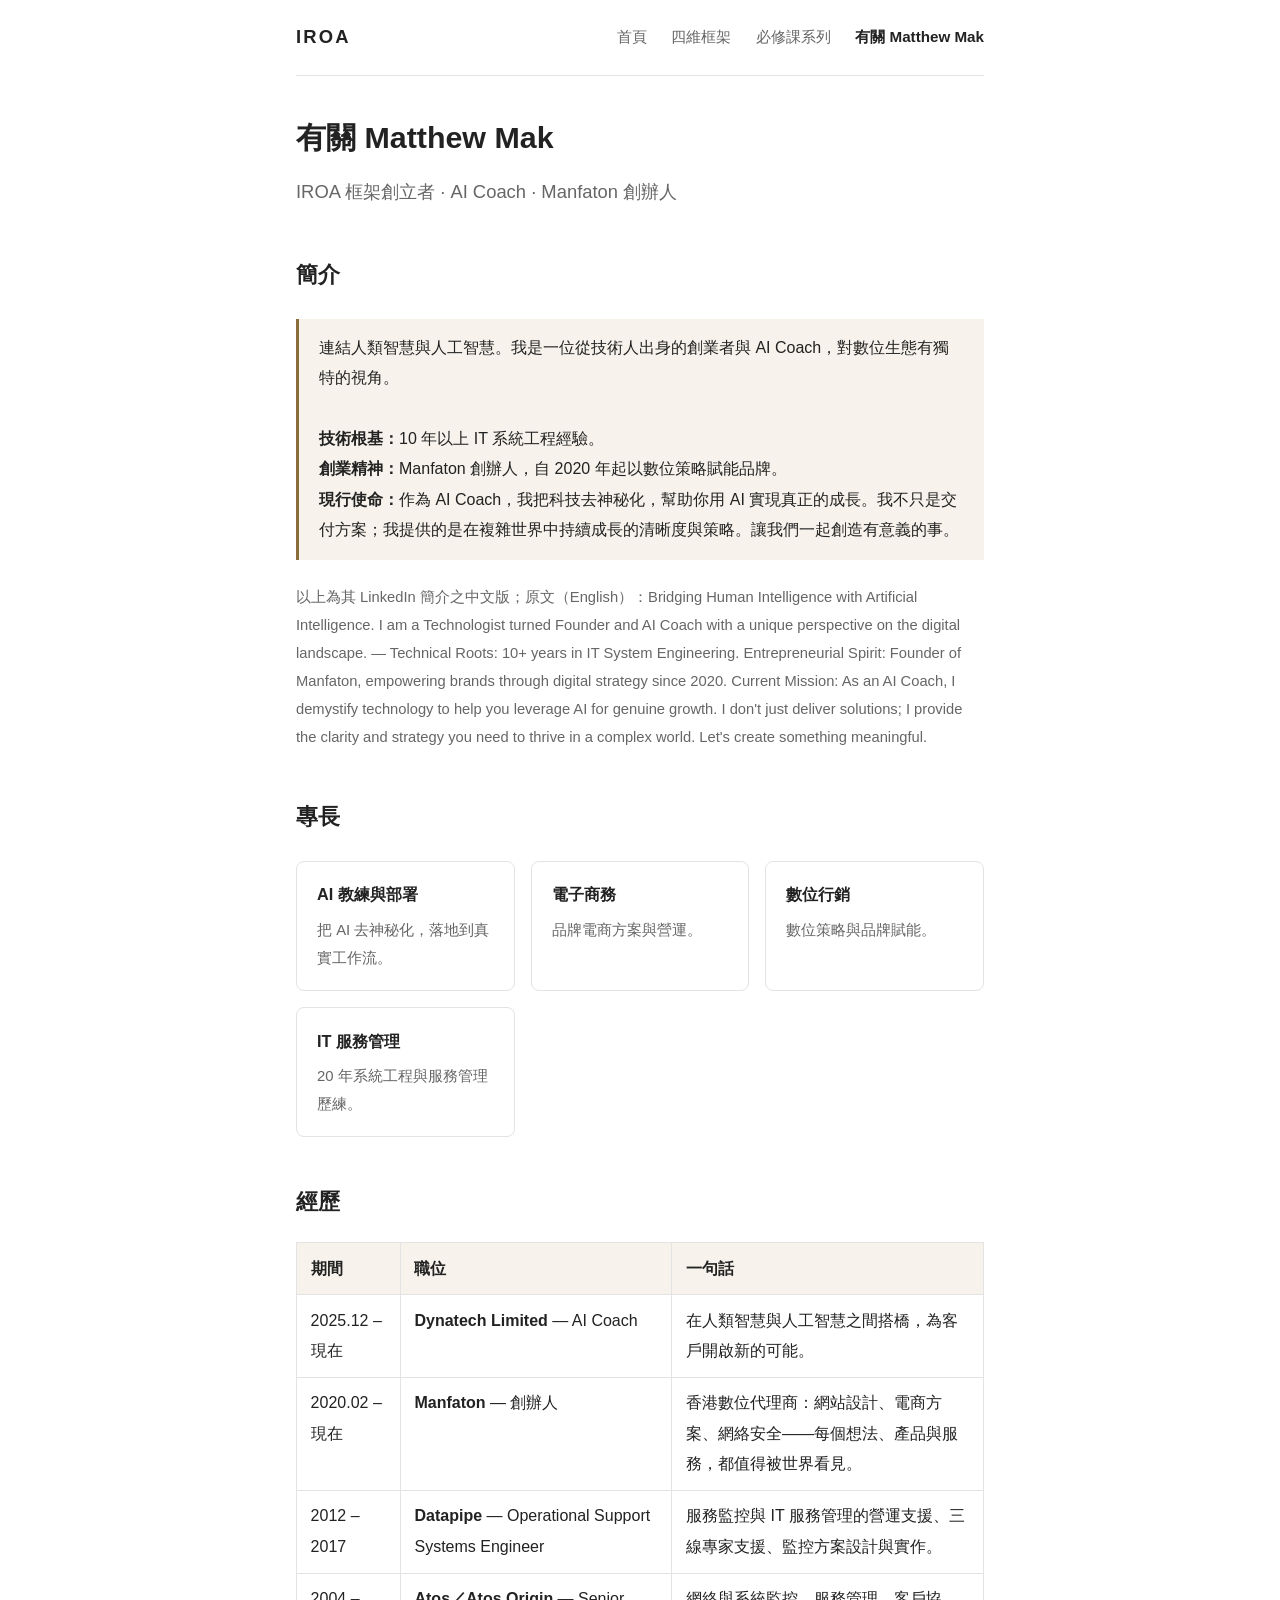
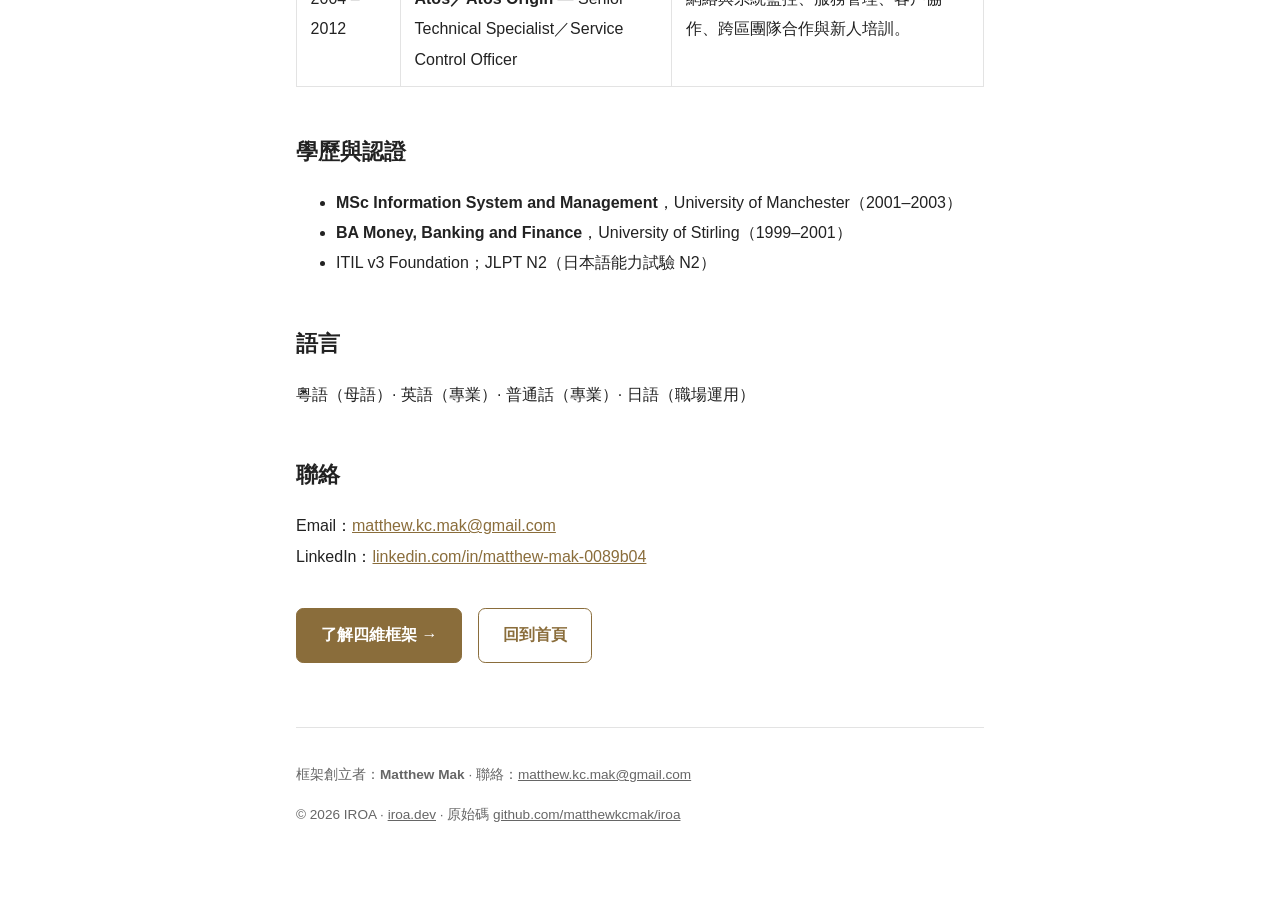
==== about.html @ 68af6ac3 "content: 加署名與聯絡方式；新增「有關 Matthew Mak」頁（LinkedIn 簡介）" ====
<!DOCTYPE html>
<html lang="zh-Hant">
<head>
<meta charset="utf-8">
<meta name="viewport" content="width=device-width, initial-scale=1">
<title>有關 Matthew Mak — IROA</title>
<meta name="description" content="Matthew Mak——IROA 框架創立者、AI Coach、Manfaton 創辦人。從 IT 系統工程師到創業者與 AI Coach，連結人類智慧與人工智慧。">
<link rel="stylesheet" href="style.css">
</head>
<body>
<header>
  <a class="brand" href="index.html">IROA</a>
  <nav>
    <a href="index.html">首頁</a>
    <a href="framework.html">四維框架</a>
    <a href="courses.html">必修課系列</a>
    <a href="about.html" class="here">有關 Matthew Mak</a>
  </nav>
</header>

<main>
  <h1>有關 Matthew Mak</h1>
  <p class="tagline">IROA 框架創立者 · AI Coach · Manfaton 創辦人</p>

  <h2>簡介</h2>
  <blockquote>連結人類智慧與人工智慧。我是一位從技術人出身的創業者與 AI Coach，對數位生態有獨特的視角。<br><br>
  <strong>技術根基：</strong>10 年以上 IT 系統工程經驗。<br>
  <strong>創業精神：</strong>Manfaton 創辦人，自 2020 年起以數位策略賦能品牌。<br>
  <strong>現行使命：</strong>作為 AI Coach，我把科技去神秘化，幫助你用 AI 實現真正的成長。我不只是交付方案；我提供的是在複雜世界中持續成長的清晰度與策略。讓我們一起創造有意義的事。</blockquote>
  <p class="muted">以上為其 LinkedIn 簡介之中文版；原文（English）：Bridging Human Intelligence with Artificial Intelligence. I am a Technologist turned Founder and AI Coach with a unique perspective on the digital landscape. — Technical Roots: 10+ years in IT System Engineering. Entrepreneurial Spirit: Founder of Manfaton, empowering brands through digital strategy since 2020. Current Mission: As an AI Coach, I demystify technology to help you leverage AI for genuine growth. I don't just deliver solutions; I provide the clarity and strategy you need to thrive in a complex world. Let's create something meaningful.</p>

  <h2>專長</h2>
  <div class="cards">
    <div class="card"><h3>AI 教練與部署</h3><p>把 AI 去神秘化，落地到真實工作流。</p></div>
    <div class="card"><h3>電子商務</h3><p>品牌電商方案與營運。</p></div>
    <div class="card"><h3>數位行銷</h3><p>數位策略與品牌賦能。</p></div>
    <div class="card"><h3>IT 服務管理</h3><p>20 年系統工程與服務管理歷練。</p></div>
  </div>

  <h2>經歷</h2>
  <table>
    <tr><th>期間</th><th>職位</th><th>一句話</th></tr>
    <tr><td>2025.12 – 現在</td><td><strong>Dynatech Limited</strong> — AI Coach</td><td>在人類智慧與人工智慧之間搭橋，為客戶開啟新的可能。</td></tr>
    <tr><td>2020.02 – 現在</td><td><strong>Manfaton</strong> — 創辦人</td><td>香港數位代理商：網站設計、電商方案、網絡安全——每個想法、產品與服務，都值得被世界看見。</td></tr>
    <tr><td>2012 – 2017</td><td><strong>Datapipe</strong> — Operational Support Systems Engineer</td><td>服務監控與 IT 服務管理的營運支援、三線專家支援、監控方案設計與實作。</td></tr>
    <tr><td>2004 – 2012</td><td><strong>Atos／Atos Origin</strong> — Senior Technical Specialist／Service Control Officer</td><td>網絡與系統監控、服務管理、客戶協作、跨區團隊合作與新人培訓。</td></tr>
  </table>

  <h2>學歷與認證</h2>
  <ul>
    <li><strong>MSc Information System and Management</strong>，University of Manchester（2001–2003）</li>
    <li><strong>BA Money, Banking and Finance</strong>，University of Stirling（1999–2001）</li>
    <li>ITIL v3 Foundation；JLPT N2（日本語能力試驗 N2）</li>
  </ul>

  <h2>語言</h2>
  <p>粵語（母語）· 英語（專業）· 普通話（專業）· 日語（職場運用）</p>

  <h2>聯絡</h2>
  <p>Email：<a href="mailto:matthew.kc.mak@gmail.com">matthew.kc.mak@gmail.com</a><br>
  LinkedIn：<a href="https://www.linkedin.com/in/matthew-mak-0089b04/">linkedin.com/in/matthew-mak-0089b04</a></p>

  <div class="cta-row">
    <a class="btn primary" href="framework.html">了解四維框架 →</a>
    <a class="btn" href="index.html">回到首頁</a>
  </div>
</main>

<footer>
  <p>框架創立者：<strong>Matthew Mak</strong> · 聯絡：<a href="mailto:matthew.kc.mak@gmail.com">matthew.kc.mak@gmail.com</a></p>
  <p>© 2026 IROA · <a href="https://iroa.dev">iroa.dev</a> · 原始碼 <a href="https://github.com/matthewkcmak/iroa">github.com/matthewkcmak/iroa</a></p>
</footer>
</body>
</html>
---- style.css ----
/* IROA — iroa.dev 共用樣式 */
:root {
  --ink: #222;
  --muted: #666;
  --line: #e3e3e3;
  --accent: #8a6d3b;
  --accent-soft: #f7f3ec;
}
* { box-sizing: border-box; }
body {
  font-family: -apple-system, BlinkMacSystemFont, "PingFang TC", "Noto Sans TC", "Microsoft JhengHei", sans-serif;
  max-width: 46rem;
  margin: 0 auto;
  padding: 0 1.5rem 4rem;
  line-height: 1.9;
  color: var(--ink);
}
header {
  display: flex;
  align-items: center;
  justify-content: space-between;
  padding: 1.25rem 0;
  border-bottom: 1px solid var(--line);
  margin-bottom: 2.5rem;
}
.brand {
  font-weight: 700;
  font-size: 1.15rem;
  letter-spacing: .12em;
  text-decoration: none;
  color: var(--ink);
}
nav a {
  margin-left: 1.25rem;
  text-decoration: none;
  color: var(--muted);
  font-size: .95rem;
}
nav a:hover, nav a.here { color: var(--ink); }
nav a.here { font-weight: 600; }
h1 { font-size: 1.9rem; line-height: 1.4; margin: .5rem 0 1rem; }
h2 { font-size: 1.35rem; margin: 2.75rem 0 1rem; }
h3 { font-size: 1.08rem; margin: 1.75rem 0 .5rem; }
p { margin: .9rem 0; }
a { color: var(--accent); }
.hero { margin: 1rem 0 2rem; }
.tagline { font-size: 1.15rem; color: var(--muted); margin: 0 0 1.25rem; }
.slogan {
  border-left: 3px solid var(--accent);
  background: var(--accent-soft);
  padding: .9rem 1.25rem;
  margin: 1.5rem 0;
  font-size: 1.08rem;
}
blockquote {
  border-left: 3px solid var(--accent);
  background: var(--accent-soft);
  padding: .9rem 1.25rem;
  margin: 1.5rem 0;
}
table { width: 100%; border-collapse: collapse; margin: 1.25rem 0; }
th, td { border: 1px solid var(--line); padding: .65rem .85rem; text-align: left; vertical-align: top; }
th { background: var(--accent-soft); white-space: nowrap; }
.cards { display: grid; grid-template-columns: repeat(auto-fit, minmax(12rem, 1fr)); gap: 1rem; margin: 1.5rem 0; }
.card {
  border: 1px solid var(--line);
  border-radius: .5rem;
  padding: 1.1rem 1.25rem;
  background: #fff;
}
.card h3 { margin: 0 0 .35rem; font-size: 1.02rem; }
.card .role-en { color: var(--accent); font-size: .85rem; letter-spacing: .06em; }
.card p { margin: .35rem 0 0; font-size: .93rem; color: var(--muted); }
.card .status { display: inline-block; font-size: .78rem; padding: .12rem .55rem; border-radius: 1rem; background: var(--accent-soft); color: var(--accent); margin-bottom: .35rem; }
.card .status.done { background: #eaf3ea; color: #3c6e44; }
.checklist { background: var(--accent-soft); border-radius: .5rem; padding: 1.1rem 1.4rem; margin: 1.5rem 0; }
.checklist p { margin: .45rem 0; }
.cta-row { display: flex; gap: 1rem; flex-wrap: wrap; margin: 2.25rem 0 1rem; }
.btn {
  display: inline-block;
  padding: .7rem 1.5rem;
  border: 1px solid var(--accent);
  border-radius: .45rem;
  text-decoration: none;
  color: var(--accent);
  font-weight: 600;
}
.btn.primary { background: var(--accent); color: #fff; }
.muted { color: var(--muted); font-size: .92rem; }
.diagram { display: block; margin: 1.75rem auto; max-width: 100%; height: auto; }
footer {
  margin-top: 4rem;
  padding-top: 1.25rem;
  border-top: 1px solid var(--line);
  font-size: .85rem;
  color: var(--muted);
}
footer a { color: var(--muted); }
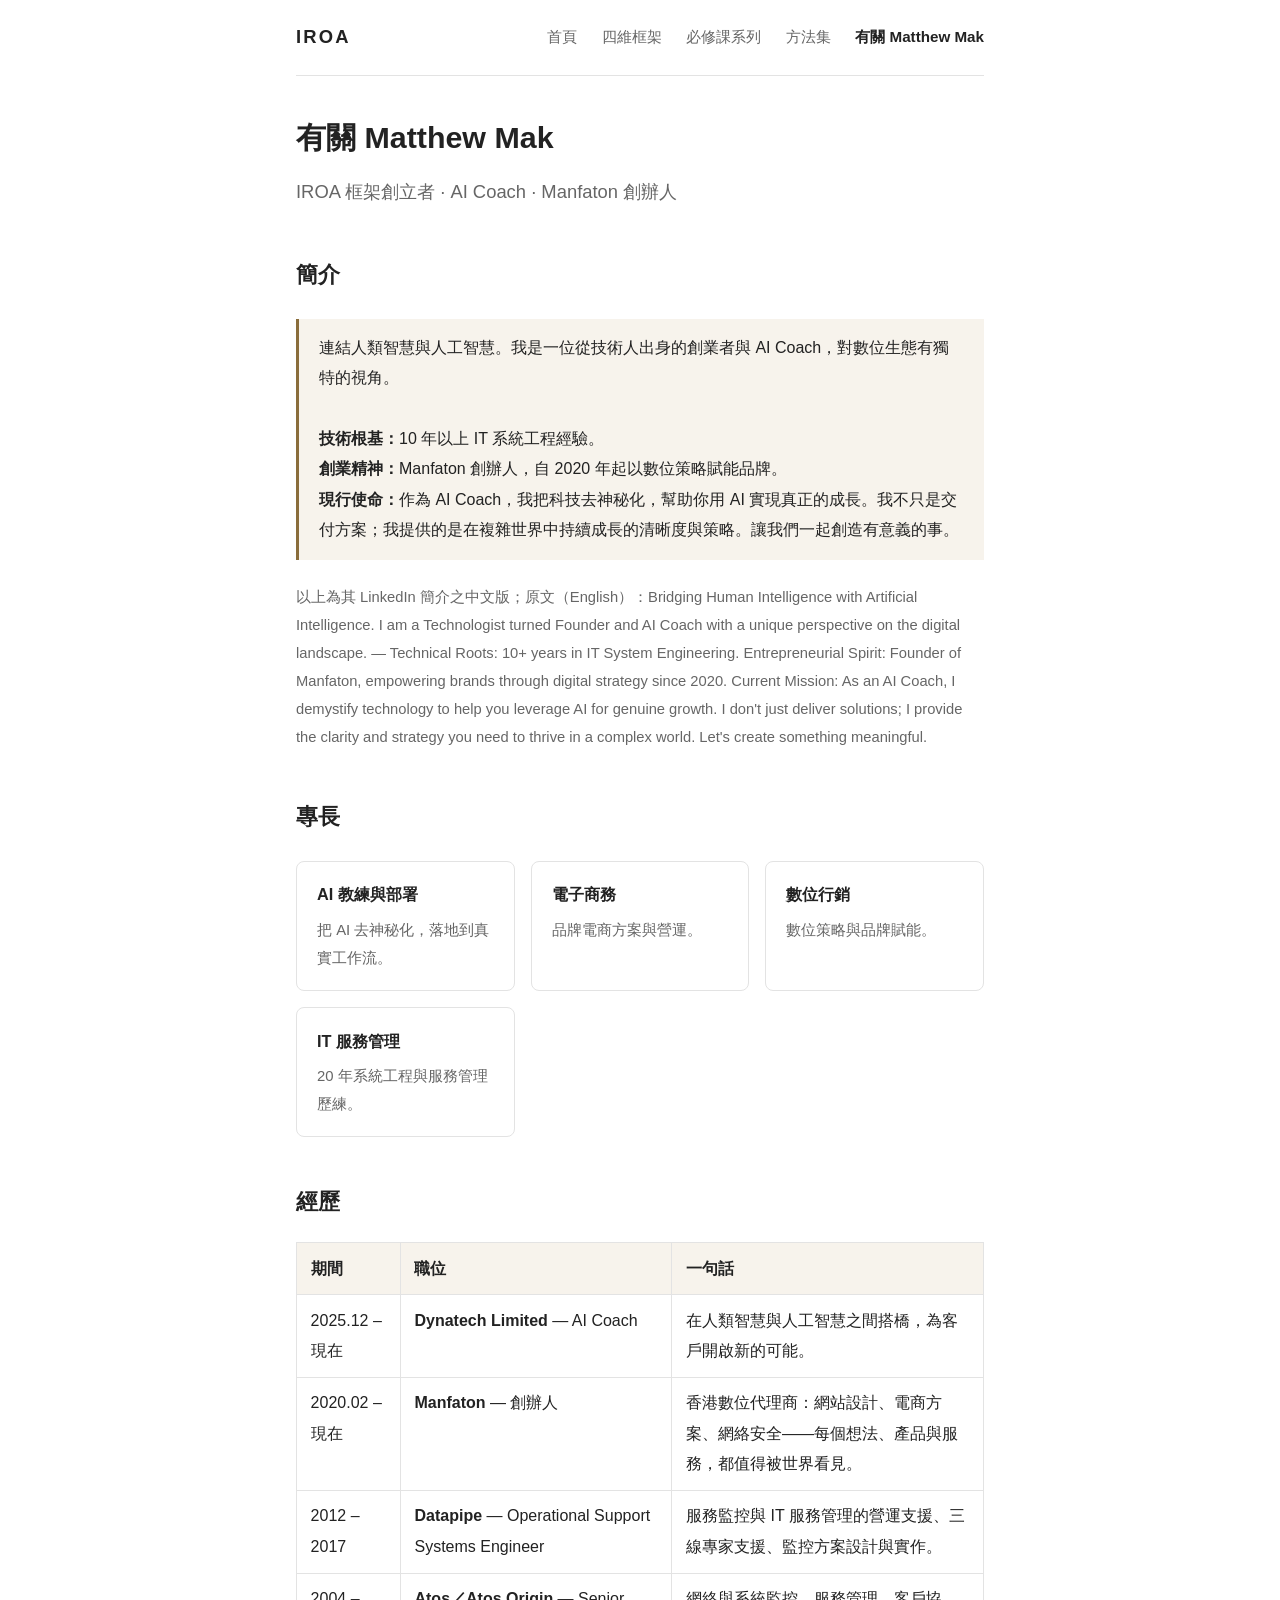
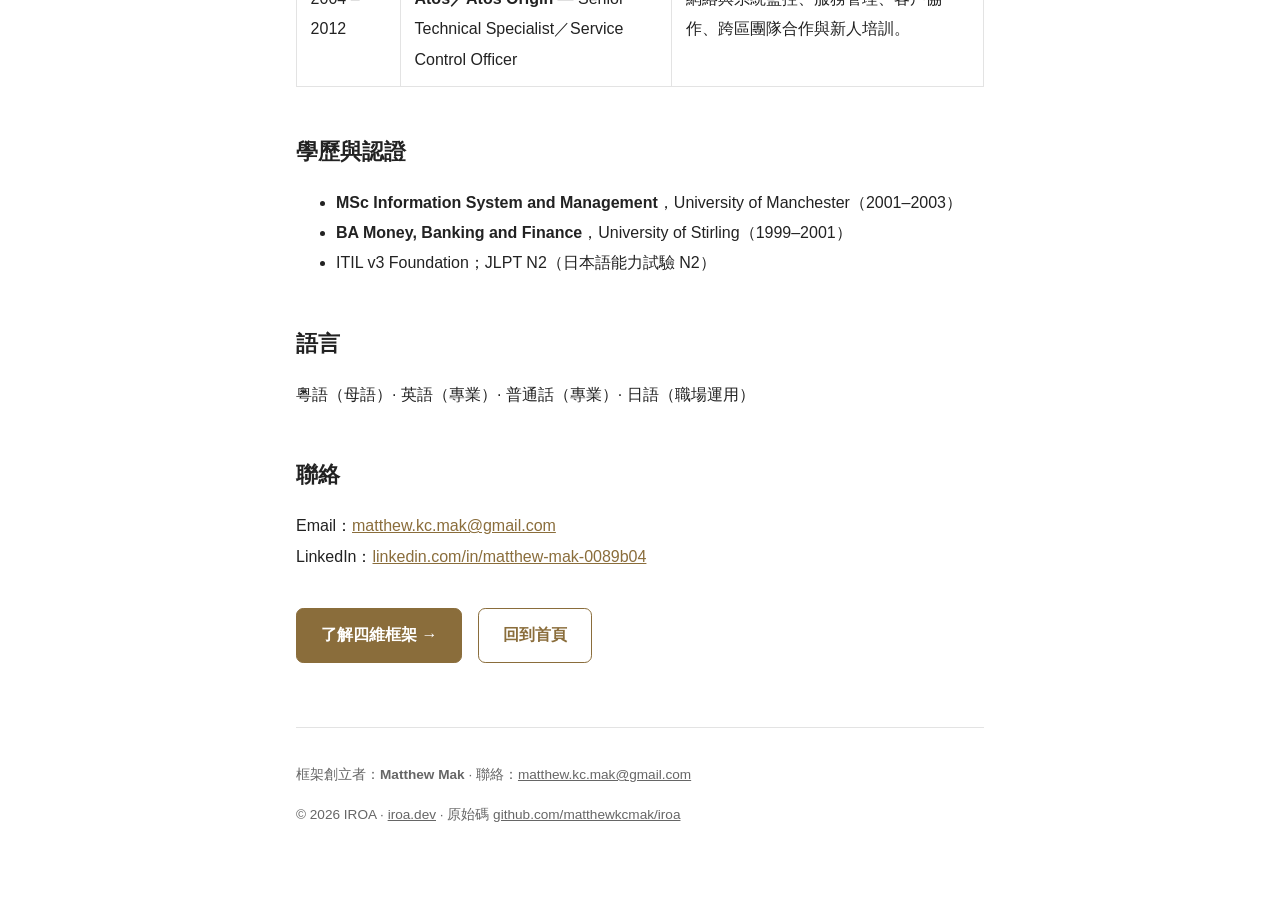
==== commit 8cdfaee6: "content: 新增方法集頁（RTRF 提問公式）；導覽列統一、framework 加連結" ====
--- a/about.html
+++ b/about.html
@@ -14,6 +14,7 @@
     <a href="index.html">首頁</a>
     <a href="framework.html">四維框架</a>
     <a href="courses.html">必修課系列</a>
+    <a href="methods.html">方法集</a>
     <a href="about.html" class="here">有關 Matthew Mak</a>
   </nav>
 </header>
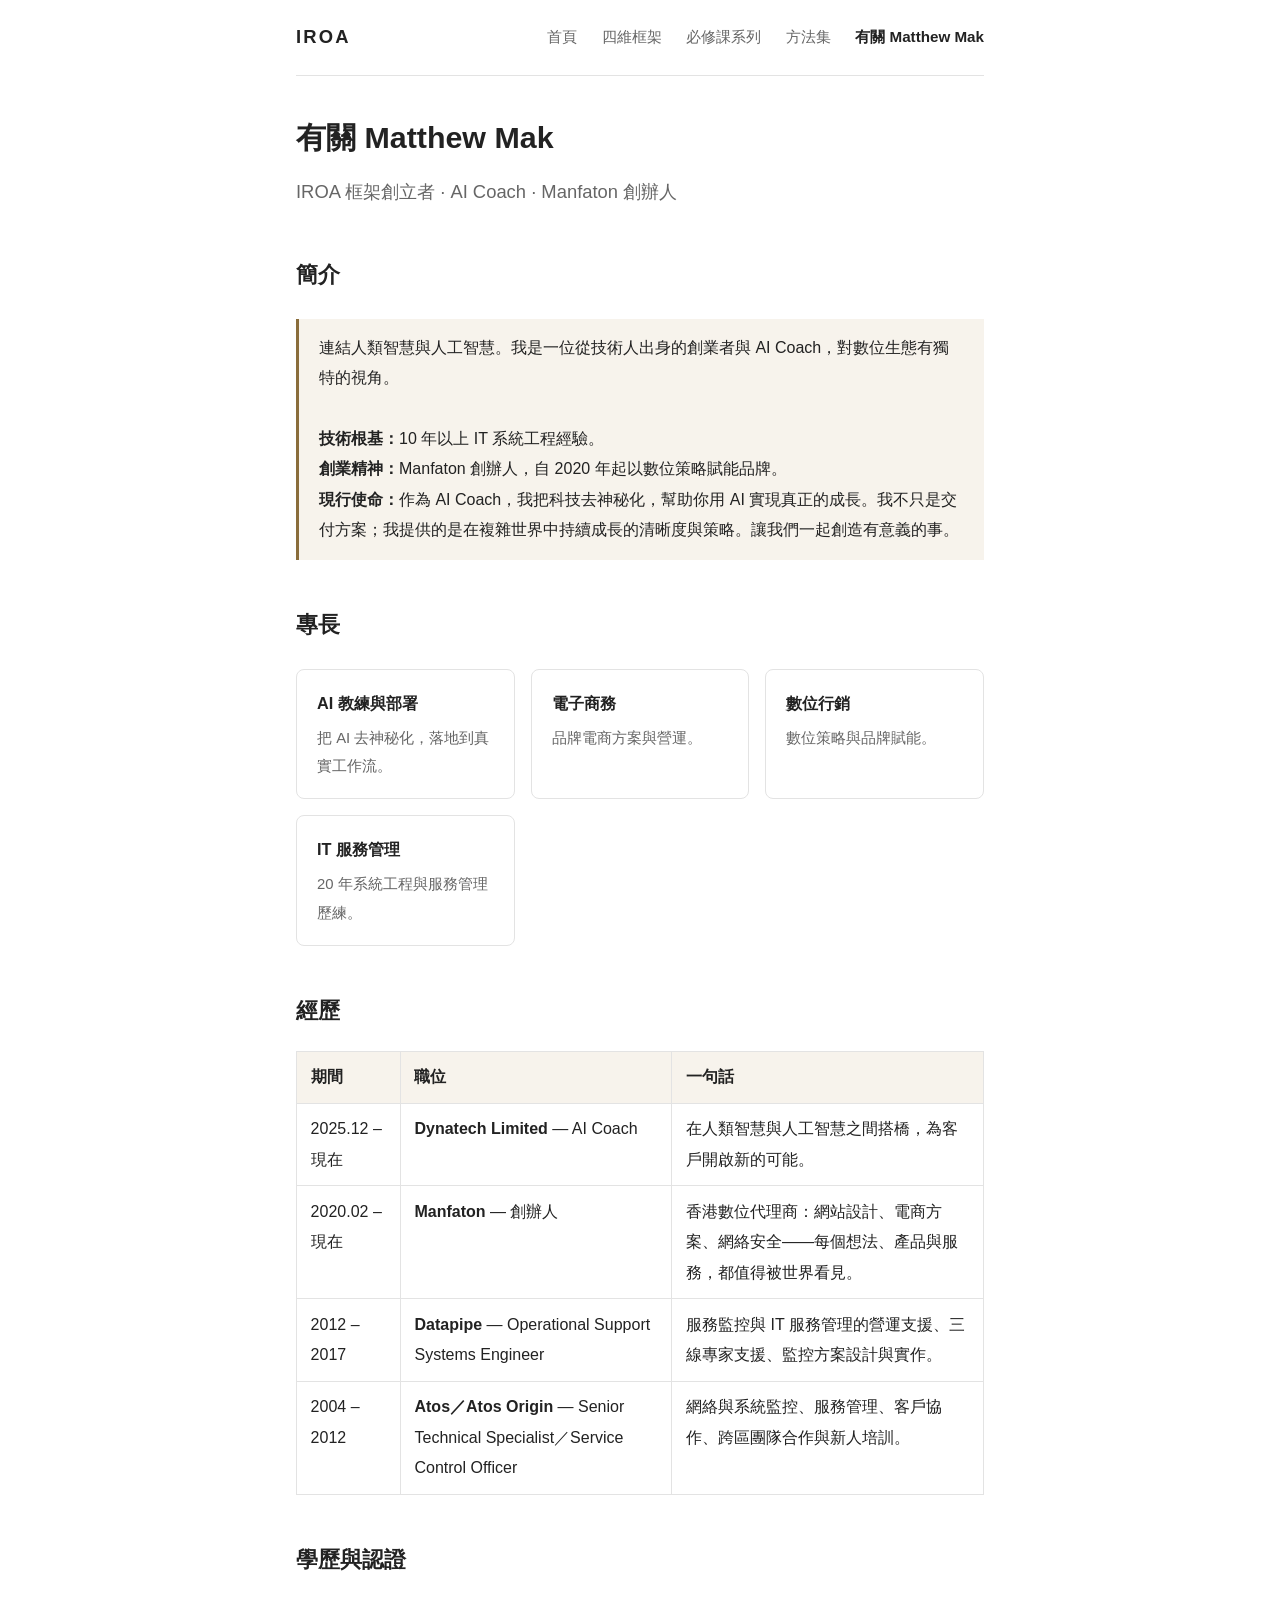
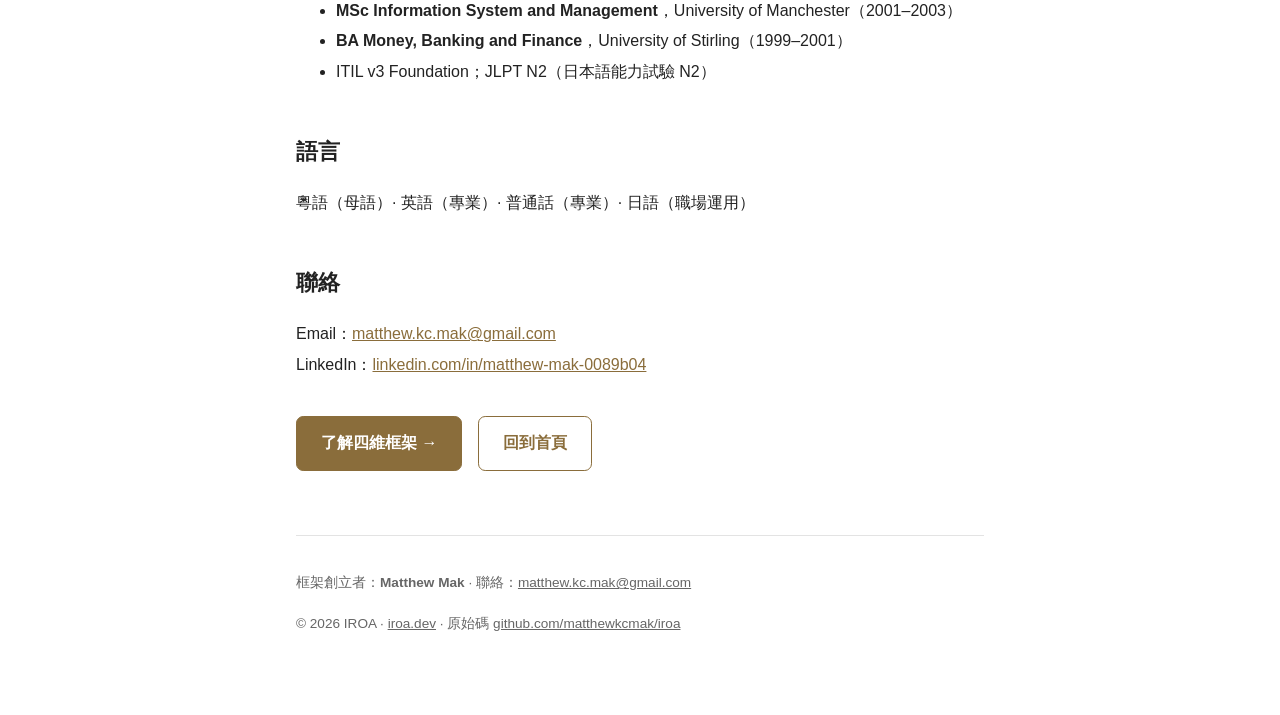
==== commit 24b17d54: "content: about 頁移除 LinkedIn 原文宣告段（用戶要求）" ====
--- a/about.html
+++ b/about.html
@@ -6,6 +6,7 @@
 <title>有關 Matthew Mak — IROA</title>
 <meta name="description" content="Matthew Mak——IROA 框架創立者、AI Coach、Manfaton 創辦人。從 IT 系統工程師到創業者與 AI Coach，連結人類智慧與人工智慧。">
 <link rel="stylesheet" href="style.css">
+<link rel="icon" type="image/svg+xml" href="favicon.svg">
 </head>
 <body>
 <header>
@@ -28,7 +29,6 @@
   <strong>技術根基：</strong>10 年以上 IT 系統工程經驗。<br>
   <strong>創業精神：</strong>Manfaton 創辦人，自 2020 年起以數位策略賦能品牌。<br>
   <strong>現行使命：</strong>作為 AI Coach，我把科技去神秘化，幫助你用 AI 實現真正的成長。我不只是交付方案；我提供的是在複雜世界中持續成長的清晰度與策略。讓我們一起創造有意義的事。</blockquote>
-  <p class="muted">以上為其 LinkedIn 簡介之中文版；原文（English）：Bridging Human Intelligence with Artificial Intelligence. I am a Technologist turned Founder and AI Coach with a unique perspective on the digital landscape. — Technical Roots: 10+ years in IT System Engineering. Entrepreneurial Spirit: Founder of Manfaton, empowering brands through digital strategy since 2020. Current Mission: As an AI Coach, I demystify technology to help you leverage AI for genuine growth. I don't just deliver solutions; I provide the clarity and strategy you need to thrive in a complex world. Let's create something meaningful.</p>
 
   <h2>專長</h2>
   <div class="cards">
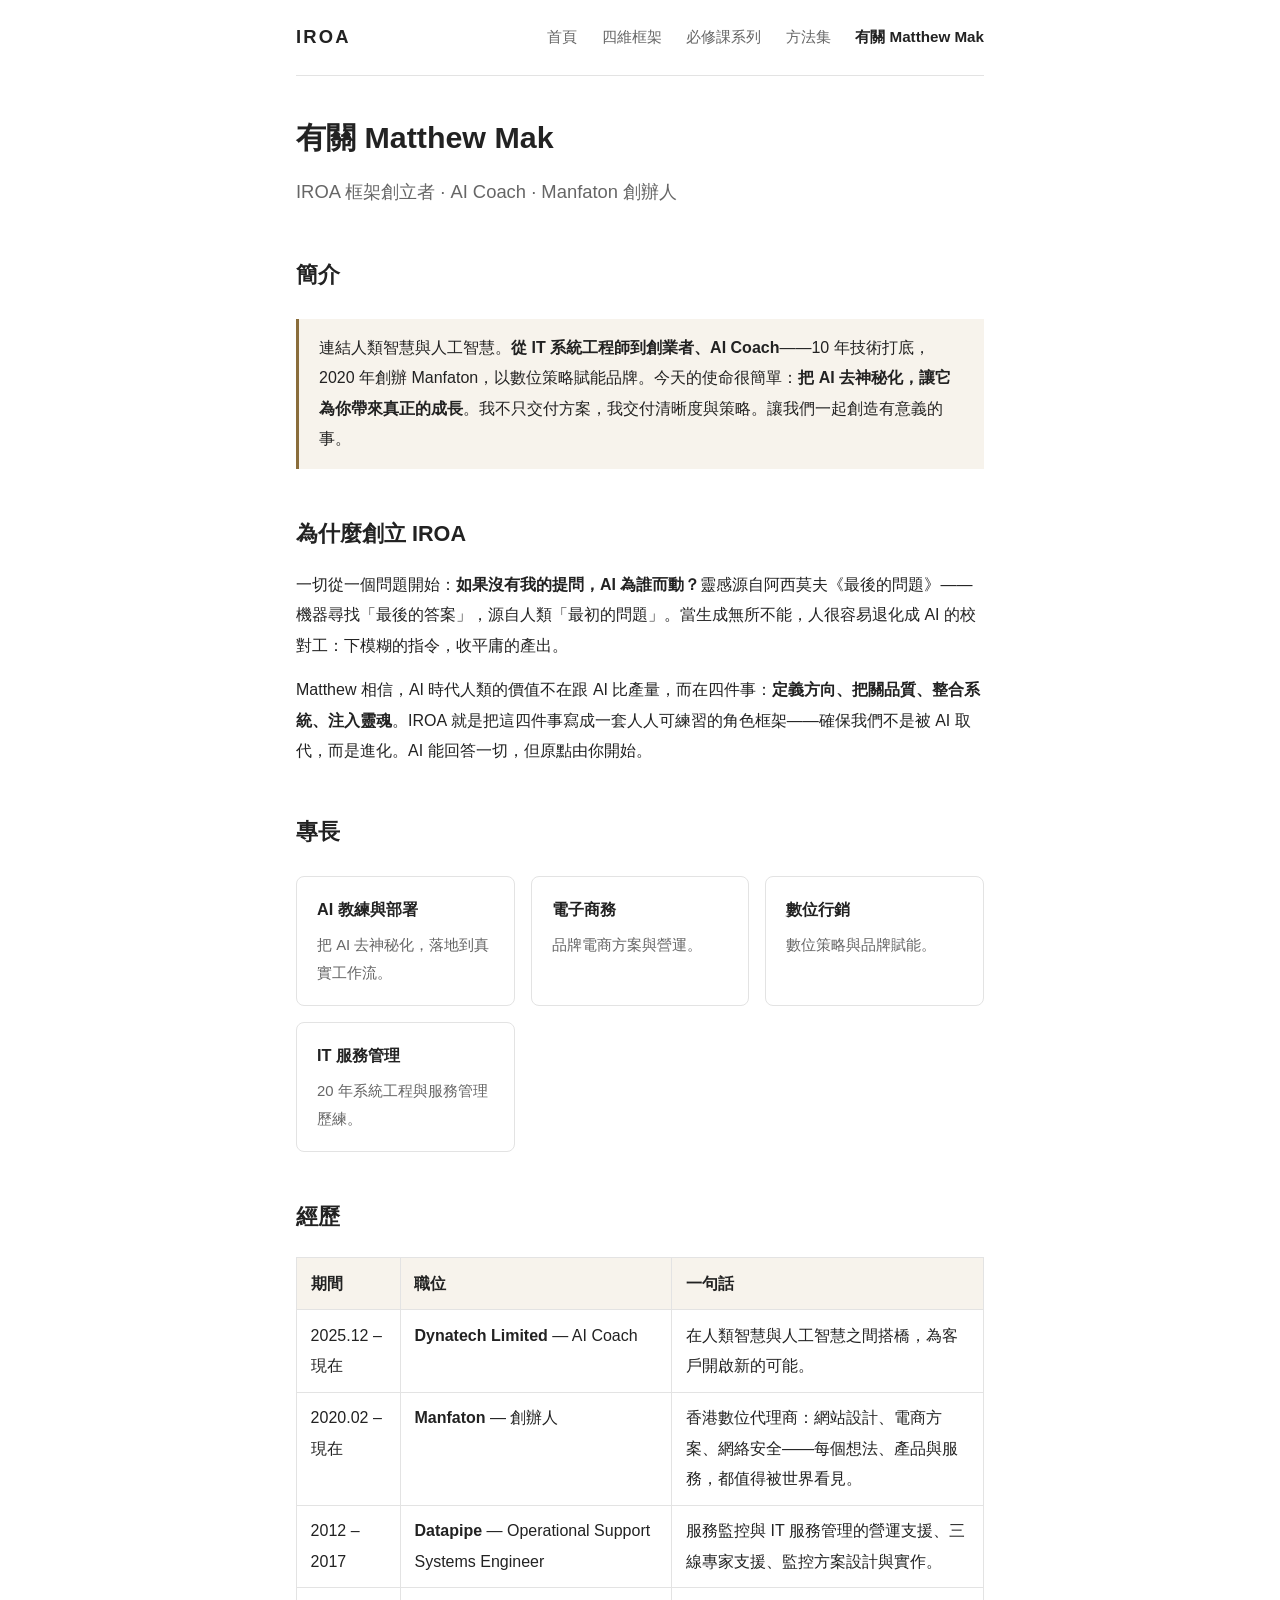
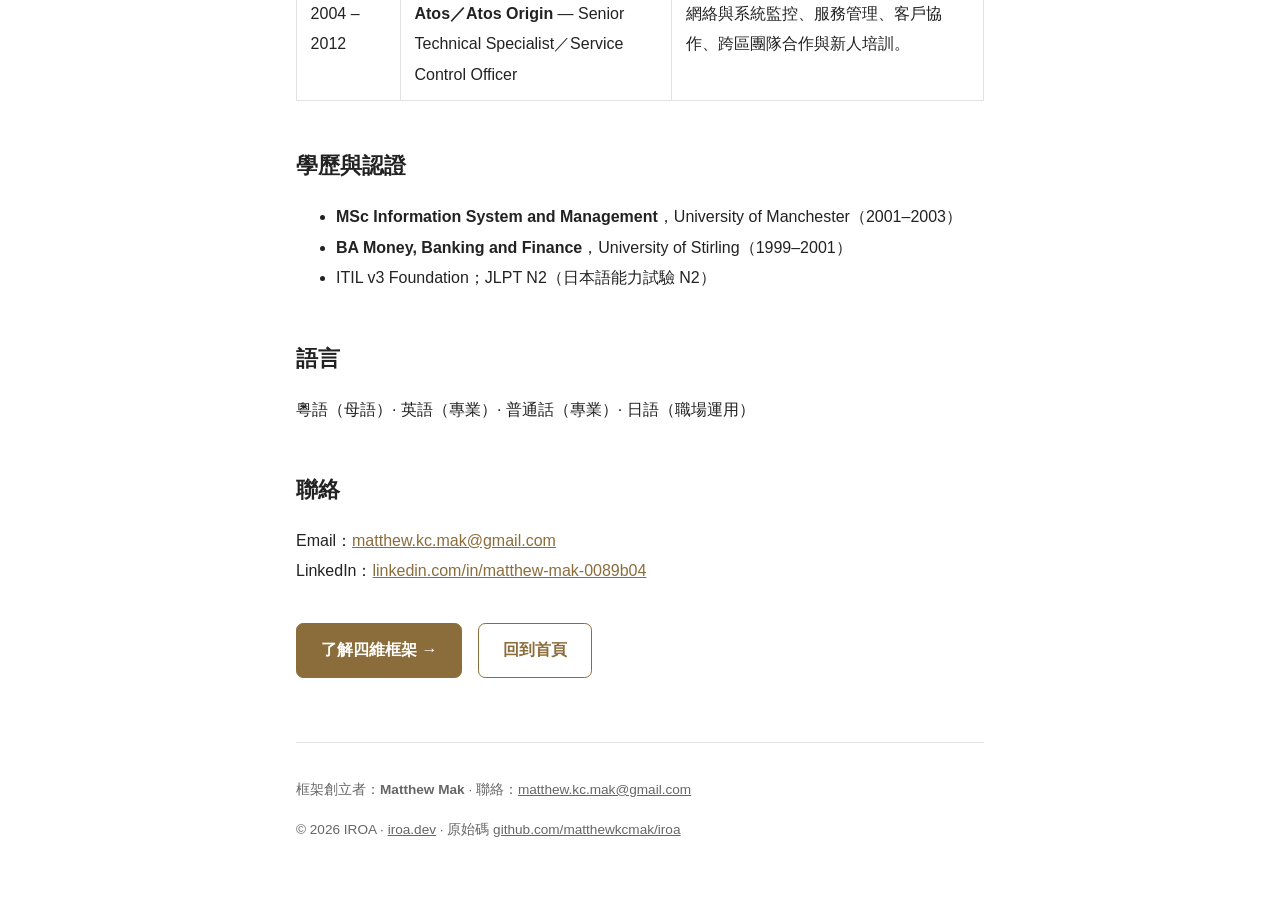
==== commit 9aaedb24: "content: about 頁簡介潤飾＋新增「為什麼創立 IROA」動機敘事" ====
--- a/about.html
+++ b/about.html
@@ -25,10 +25,11 @@
   <p class="tagline">IROA 框架創立者 · AI Coach · Manfaton 創辦人</p>
 
   <h2>簡介</h2>
-  <blockquote>連結人類智慧與人工智慧。我是一位從技術人出身的創業者與 AI Coach，對數位生態有獨特的視角。<br><br>
-  <strong>技術根基：</strong>10 年以上 IT 系統工程經驗。<br>
-  <strong>創業精神：</strong>Manfaton 創辦人，自 2020 年起以數位策略賦能品牌。<br>
-  <strong>現行使命：</strong>作為 AI Coach，我把科技去神秘化，幫助你用 AI 實現真正的成長。我不只是交付方案；我提供的是在複雜世界中持續成長的清晰度與策略。讓我們一起創造有意義的事。</blockquote>
+  <blockquote>連結人類智慧與人工智慧。<strong>從 IT 系統工程師到創業者、AI Coach</strong>——10 年技術打底，2020 年創辦 Manfaton，以數位策略賦能品牌。今天的使命很簡單：<strong>把 AI 去神秘化，讓它為你帶來真正的成長</strong>。我不只交付方案，我交付清晰度與策略。讓我們一起創造有意義的事。</blockquote>
+
+  <h2>為什麼創立 IROA</h2>
+  <p>一切從一個問題開始：<strong>如果沒有我的提問，AI 為誰而動？</strong>靈感源自阿西莫夫《最後的問題》——機器尋找「最後的答案」，源自人類「最初的問題」。當生成無所不能，人很容易退化成 AI 的校對工：下模糊的指令，收平庸的產出。</p>
+  <p>Matthew 相信，AI 時代人類的價值不在跟 AI 比產量，而在四件事：<strong>定義方向、把關品質、整合系統、注入靈魂</strong>。IROA 就是把這四件事寫成一套人人可練習的角色框架——確保我們不是被 AI 取代，而是進化。AI 能回答一切，但原點由你開始。</p>
 
   <h2>專長</h2>
   <div class="cards">
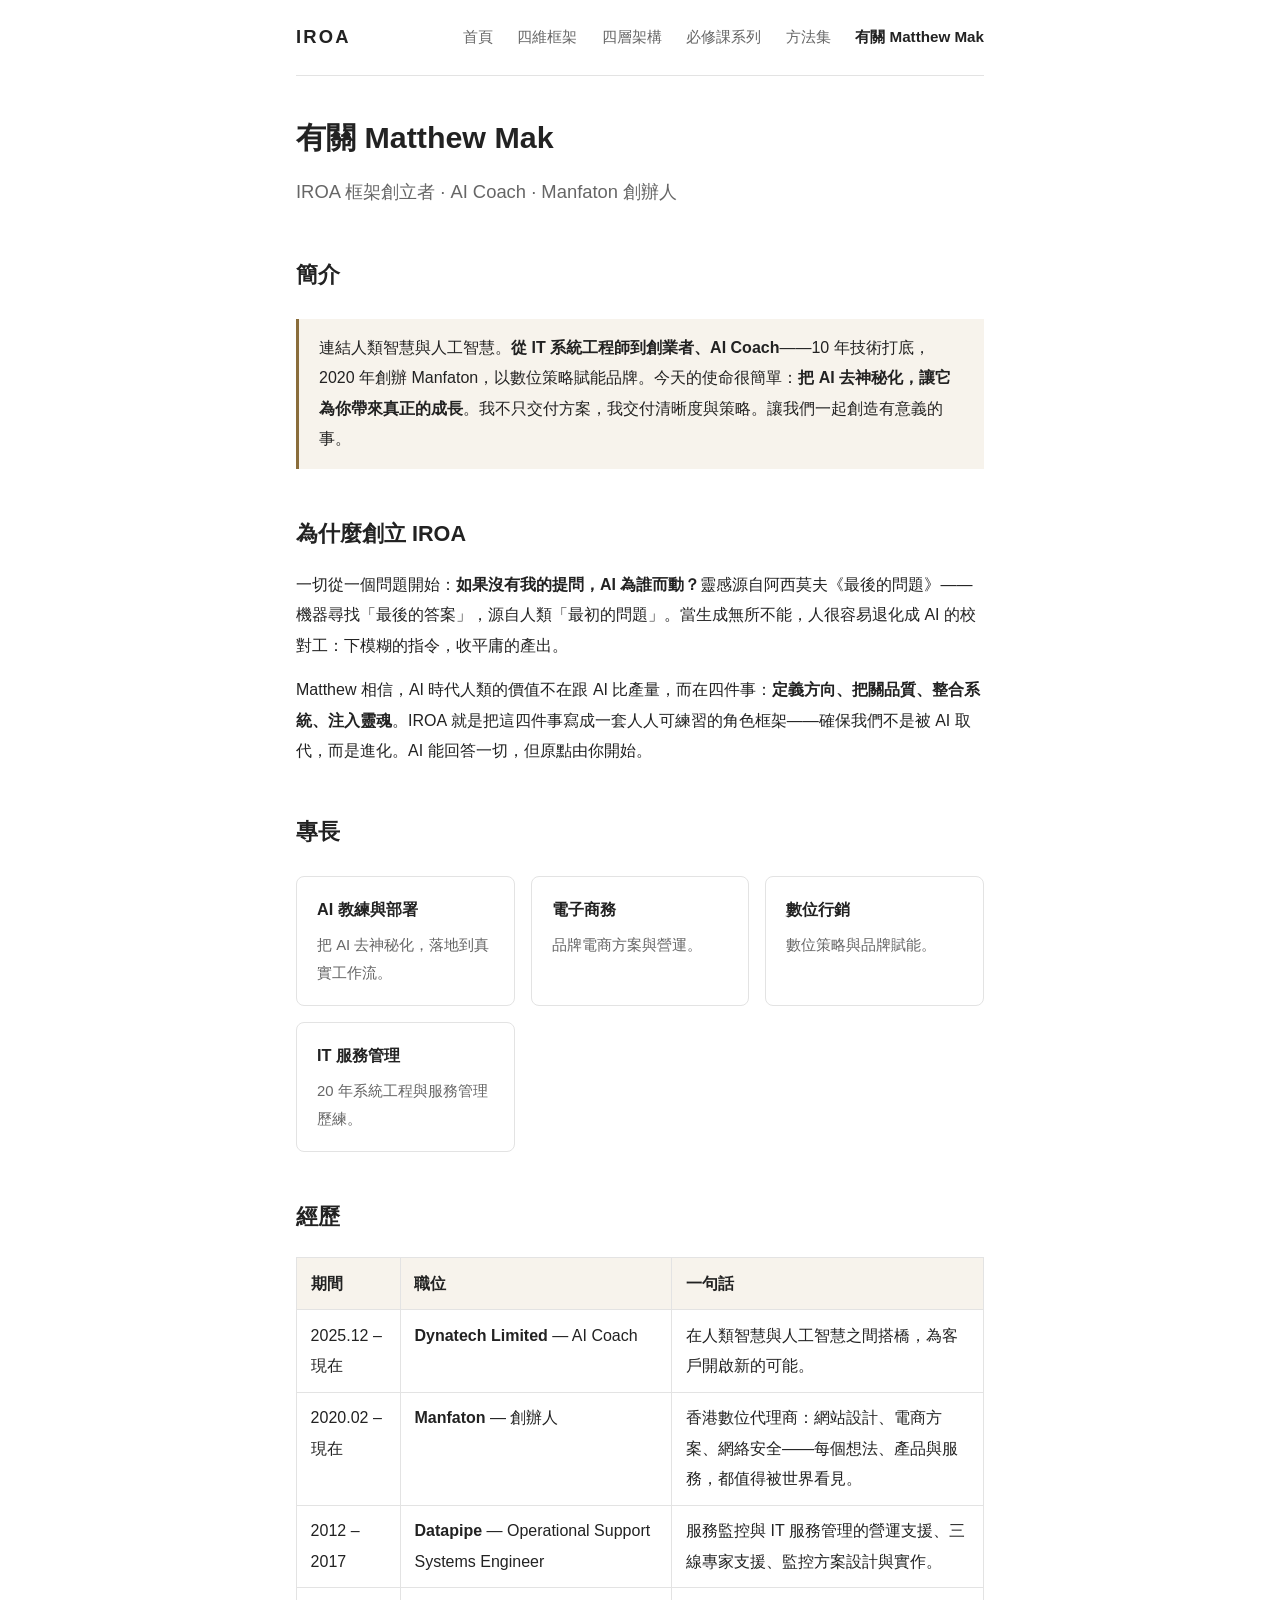
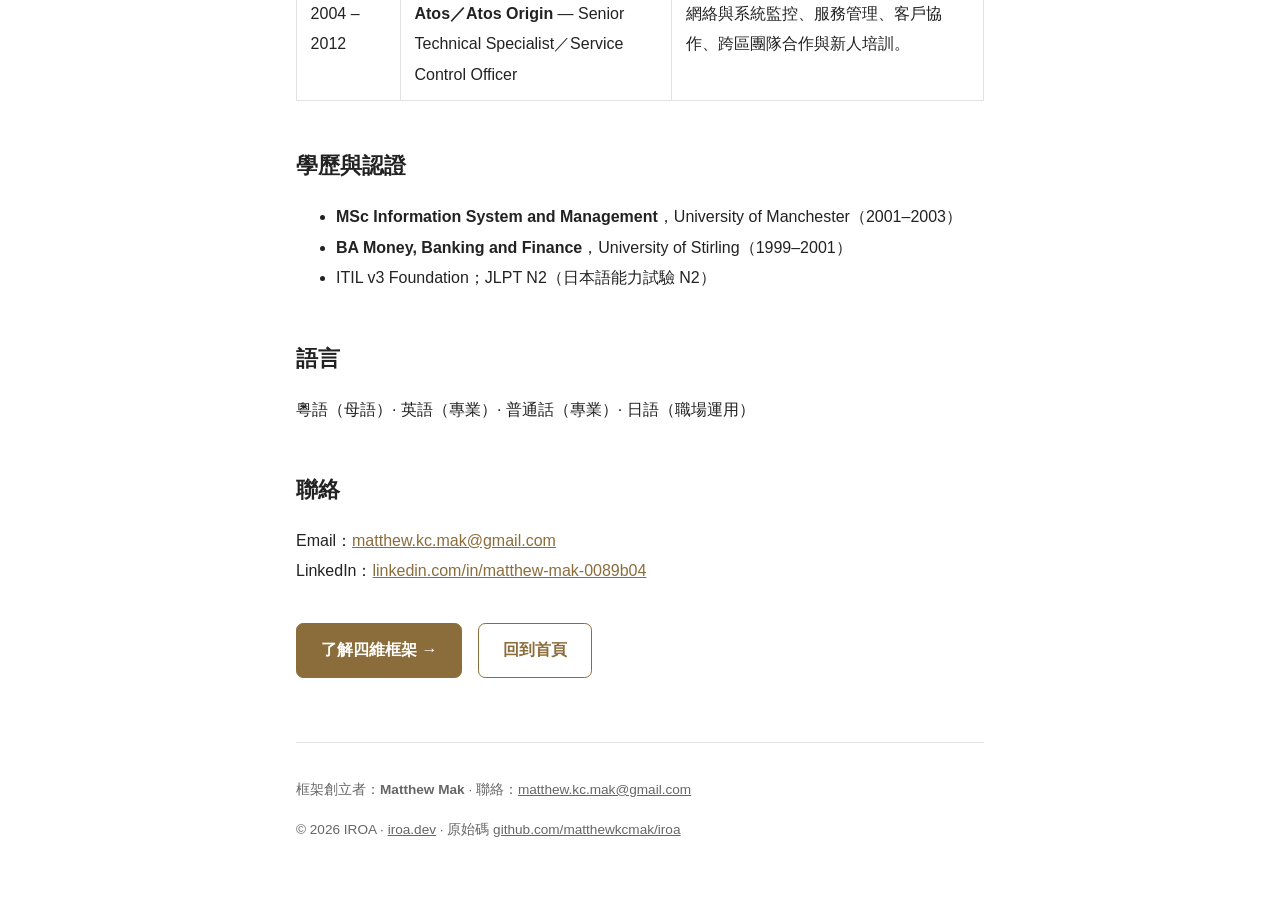
==== commit 6a2004aa: "content: 新增「四層架構」頁（存在／理論／轉譯／應用＋ACE 例子），全站導覽與 sitemap 更新" ====
--- a/about.html
+++ b/about.html
@@ -5,6 +5,20 @@
 <meta name="viewport" content="width=device-width, initial-scale=1">
 <title>有關 Matthew Mak — IROA</title>
 <meta name="description" content="Matthew Mak——IROA 框架創立者、AI Coach、Manfaton 創辦人。從 IT 系統工程師到創業者與 AI Coach，連結人類智慧與人工智慧。">
+<link rel="canonical" href="https://iroa.dev/about">
+<meta name="theme-color" content="#8a6d3b">
+<meta property="og:type" content="website">
+<meta property="og:site_name" content="IROA">
+<meta property="og:locale" content="zh_TW">
+<meta property="og:title" content="有關 Matthew Mak — IROA">
+<meta property="og:description" content="Matthew Mak——IROA 框架創立者、AI Coach、Manfaton 創辦人。從 IT 系統工程師到創業者與 AI Coach，連結人類智慧與人工智慧。">
+<meta property="og:url" content="https://iroa.dev/about">
+<meta property="og:image" content="https://iroa.dev/og-image.png">
+<meta name="twitter:card" content="summary_large_image">
+<meta name="twitter:title" content="有關 Matthew Mak — IROA">
+<meta name="twitter:description" content="Matthew Mak——IROA 框架創立者、AI Coach、Manfaton 創辦人。從 IT 系統工程師到創業者與 AI Coach，連結人類智慧與人工智慧。">
+<meta name="twitter:image" content="https://iroa.dev/og-image.png">
+<script type="application/ld+json">{"@context":"https://schema.org","@type":"Person","name":"Matthew Mak","jobTitle":"AI Coach","url":"https://iroa.dev/about","description":"IROA 框架創立者、AI Coach、Manfaton 創辦人。","sameAs":["https://www.linkedin.com/in/matthew-mak-0089b04/"],"worksFor":{"@type":"Organization","name":"Dynatech Limited"}}</script>
 <link rel="stylesheet" href="style.css">
 <link rel="icon" type="image/svg+xml" href="favicon.svg">
 </head>
@@ -14,6 +28,7 @@
   <nav>
     <a href="index.html">首頁</a>
     <a href="framework.html">四維框架</a>
+    <a href="architecture.html">四層架構</a>
     <a href="courses.html">必修課系列</a>
     <a href="methods.html">方法集</a>
     <a href="about.html" class="here">有關 Matthew Mak</a>
